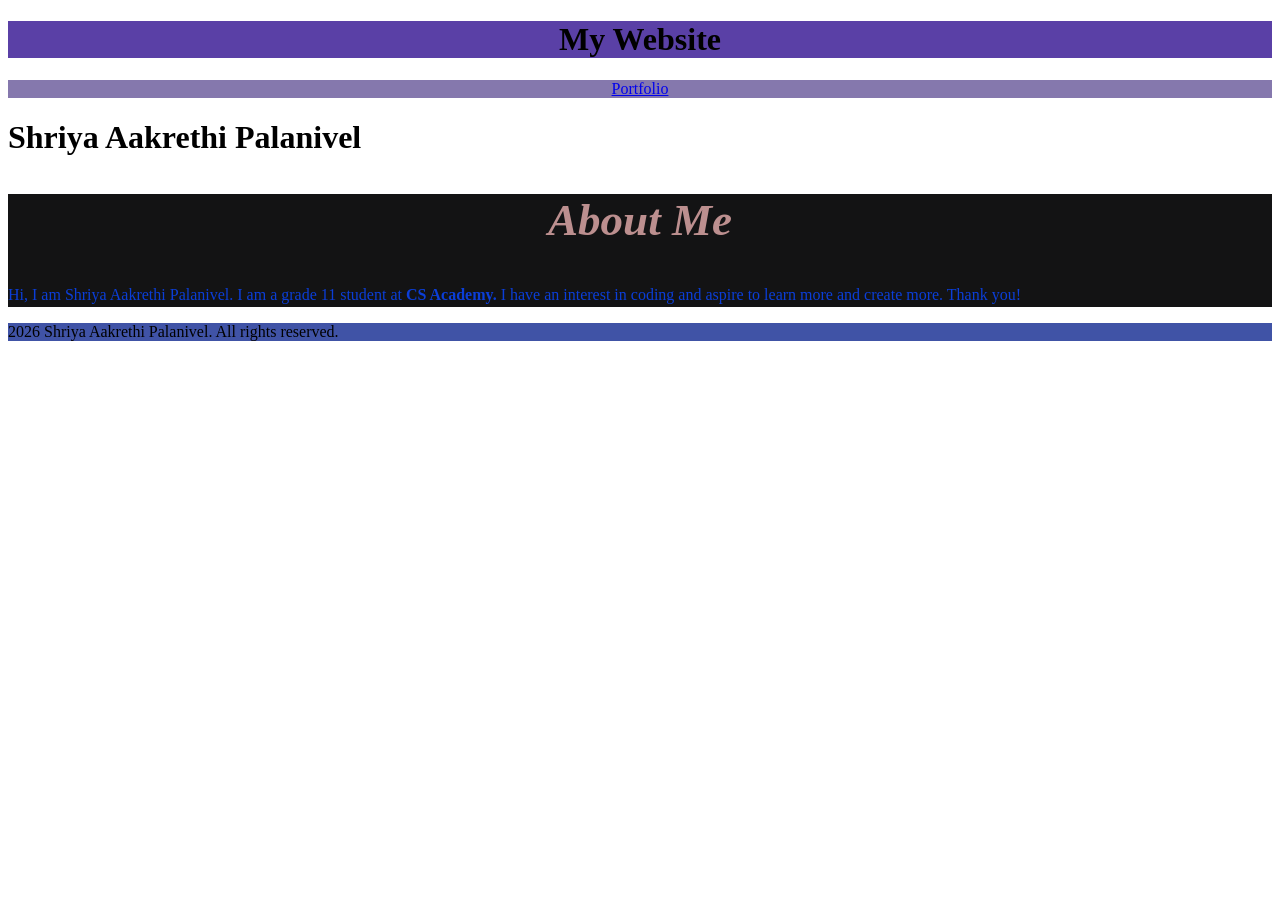
==== practice.html @ 099353ba "day1" ====
<!DOCTYPE html>
<html lang="en">
<head>
    <meta charset="UTF-8">
    <meta name="viewport" content="width=device-width, initial-scale=1.0">
    <title>Shriya's webpage</title>
    <link rel="stylesheet" href="practice.css">
</head>
<header>
    <h1 id="1">My Website</h1>
</header>
<body>
    <nav>
    <a href="index.html">Portfolio</a> 
    </nav>
    <h1 id="2"><strong>Shriya Aakrethi Palanivel</strong></h1>
    <main>
        <section>
            <h2><em>About Me</em></h2>
            <p id="content">Hi, I am Shriya Aakrethi Palanivel. I am a grade 11 student at <strong>CS Academy.</strong> I have an interest in coding and aspire to learn more and create more. Thank you!</p>
        </section>
    </main>
    <footer>
        <p> 2026 Shriya Aakrethi Palanivel. All rights reserved.</p>
    </footer>
</body>
</html>
---- practice.css ----
header {
    background-color:rgb(90, 64, 166);
    font-family: Times New Roman, serif;
    text-align: center;
}
#1 {
    color:aliceblue;
}
nav {
    background-color:rgb(133, 120, 173);
    font-family: Times New Roman, serif;
    text-align: center;
}
section {
    background-color:rgb(19, 19, 20);
    font-family: Times New Roman, serif;
}
h2 {
    color:rosybrown;
    font-size: 45px;
    font-weight: bold;
    text-align: center;
}
#content {
    color:rgb(11, 62, 216);
    line-height: 1.5;
}
#2 {
    color:thistle
}
footer {
    background-color:rgb(64, 83, 166);
    font-family: Times New Roman, serif;
}
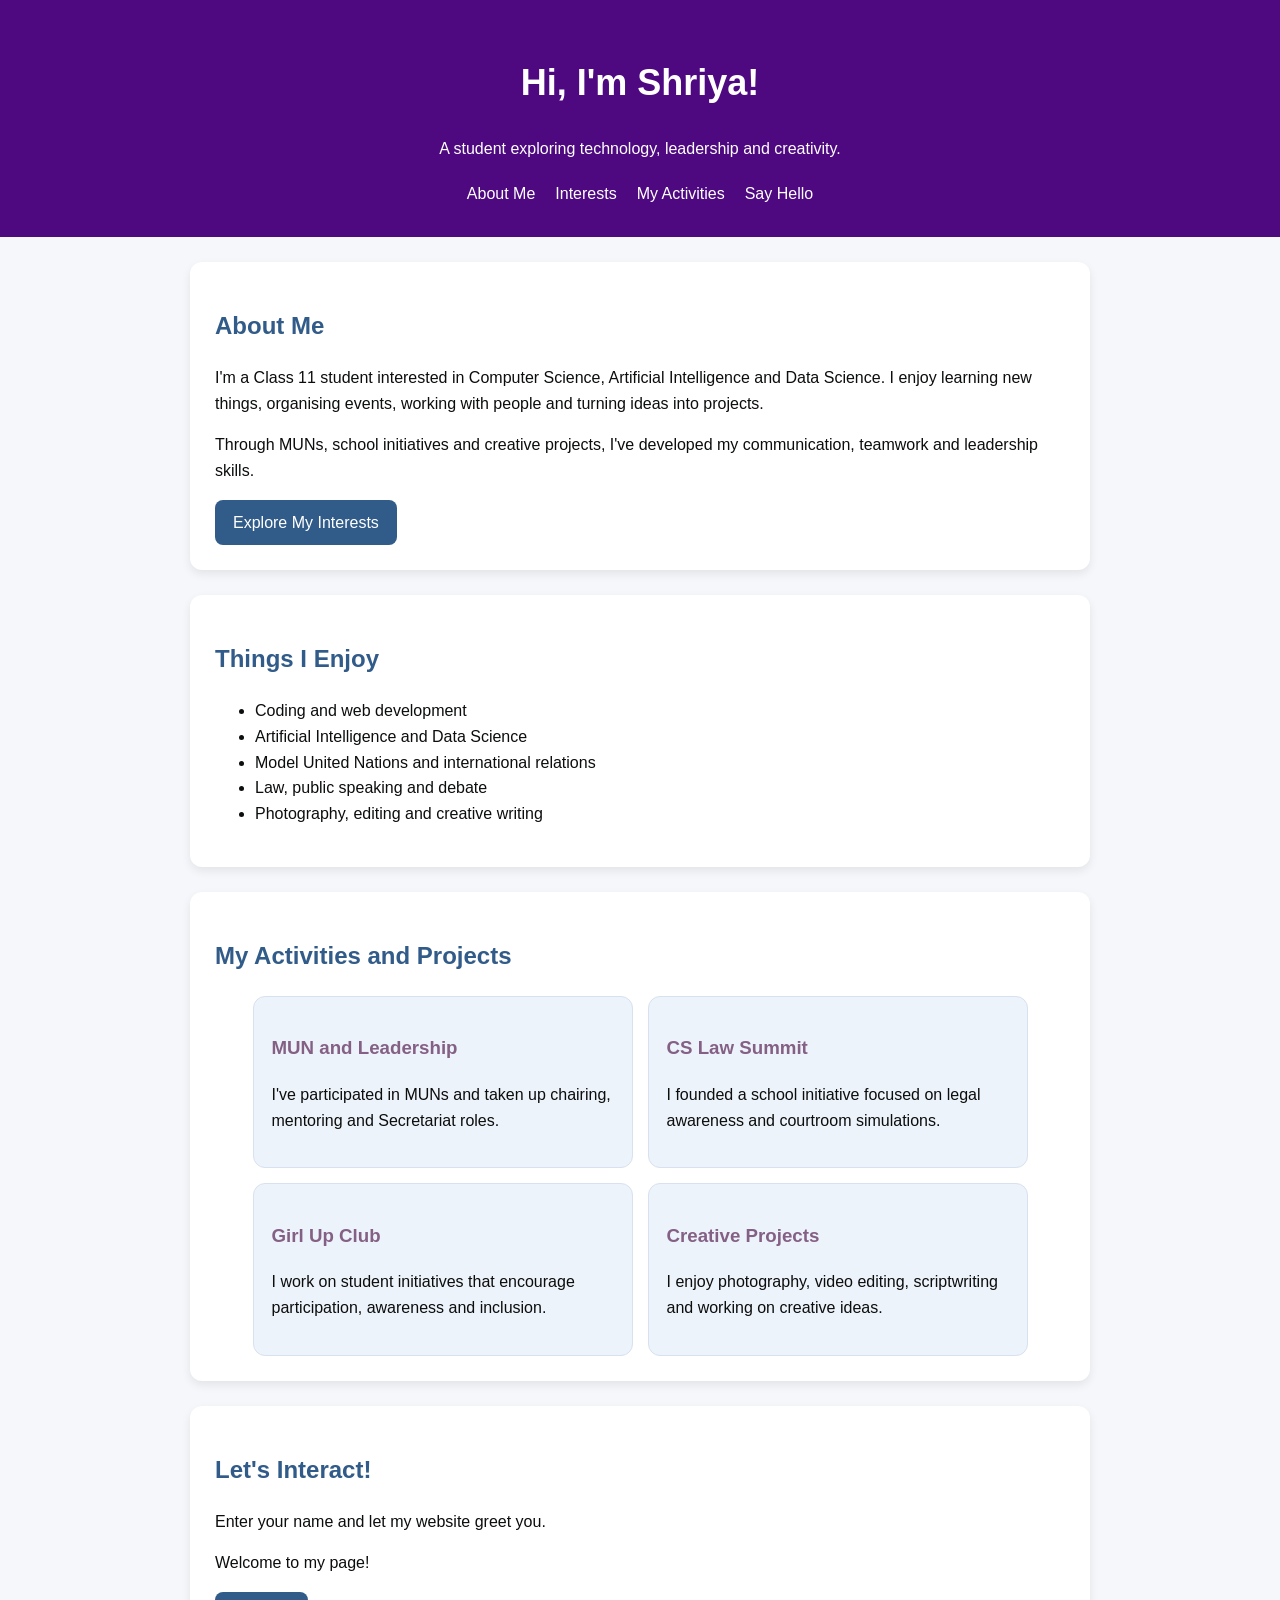
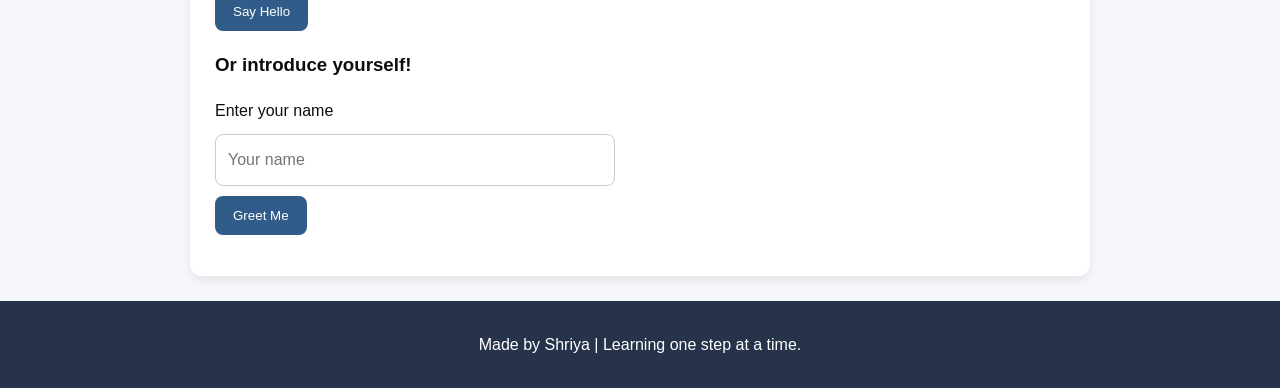
==== commit 897c6035: "day6-day7 portfolio" ====
--- a/practice.html
+++ b/practice.html
@@ -1,27 +1,132 @@
+
 <!DOCTYPE html>
 <html lang="en">
 <head>
     <meta charset="UTF-8">
     <meta name="viewport" content="width=device-width, initial-scale=1.0">
-    <title>Shriya's webpage</title>
+
+    <title>Shriya | My Portfolio</title>
+
     <link rel="stylesheet" href="practice.css">
+    <script src="practice.js" defer></script>
 </head>
-<header>
-    <h1 id="1">My Website</h1>
-</header>
+
 <body>
-    <nav>
-    <a href="index.html">Portfolio</a> 
-    </nav>
-    <h1 id="2"><strong>Shriya Aakrethi Palanivel</strong></h1>
+
+    <header>
+        <h1>Hi, I'm Shriya!</h1>
+        <p>A student exploring technology, leadership and creativity.</p>
+
+        <nav>
+            <a href="#about">About Me</a>
+            <a href="#interests">Interests</a>
+            <a href="#skills">My Activities</a>
+            <a href="#contact">Say Hello</a>
+        </nav>
+    </header>
+
     <main>
-        <section>
-            <h2><em>About Me</em></h2>
-            <p id="content">Hi, I am Shriya Aakrethi Palanivel. I am a grade 11 student at <strong>CS Academy.</strong> I have an interest in coding and aspire to learn more and create more. Thank you!</p>
+
+        <section id="about">
+            <h2>About Me</h2>
+
+            <p>
+                I'm a Class 11 student interested in Computer Science,
+                Artificial Intelligence and Data Science.
+                I enjoy learning new things, organising events,
+                working with people and turning ideas into projects.
+            </p>
+
+            <p>
+                Through MUNs, school initiatives and creative projects,
+                I've developed my communication, teamwork and
+                leadership skills.
+            </p>
+
+            <a class="button-link" href="#interests">
+                Explore My Interests
+            </a>
         </section>
+
+        <section id="interests">
+            <h2>Things I Enjoy</h2>
+
+            <ul>
+                <li>Coding and web development</li>
+                <li>Artificial Intelligence and Data Science</li>
+                <li>Model United Nations and international relations</li>
+                <li>Law, public speaking and debate</li>
+                <li>Photography, editing and creative writing</li>
+            </ul>
+        </section>
+
+        <section id="skills">
+            <h2>My Activities and Projects</h2>
+
+            <div class="skills">
+
+                <div class="card">
+                    <h3>MUN and Leadership</h3>
+                    <p>
+                        I've participated in MUNs and taken up
+                        chairing, mentoring and Secretariat roles.
+                    </p>
+                </div>
+
+                <div class="card">
+                    <h3>CS Law Summit</h3>
+                    <p>
+                        I founded a school initiative focused on
+                        legal awareness and courtroom simulations.
+                    </p>
+                </div>
+
+                <div class="card">
+                    <h3>Girl Up Club</h3>
+                    <p>
+                        I work on student initiatives that encourage
+                        participation, awareness and inclusion.
+                    </p>
+                </div>
+
+                <div class="card">
+                    <h3>Creative Projects</h3>
+                    <p>
+                        I enjoy photography, video editing,
+                        scriptwriting and working on creative ideas.
+                    </p>
+                </div>
+
+            </div>
+        </section>
+
+        <section id="contact">
+            <h2>Let's Interact!</h2>
+
+            <p>Enter your name and let my website greet you.</p>
+
+            <p id="greeting">Welcome to my page!</p>
+            <button id="greet-button" type="button">Say Hello</button>
+
+            <h3>Or introduce yourself!</h3>
+
+            <label for="name-input">Enter your name</label>
+            <input
+                id="name-input"
+                type="text"
+                placeholder="Your name"
+            >
+
+            <button id="welcome-button" type="button">Greet Me</button>
+
+            <p id="welcome-message"></p>
+        </section>
+
     </main>
+
     <footer>
-        <p> 2026 Shriya Aakrethi Palanivel. All rights reserved.</p>
+        <p>Made by Shriya | Learning one step at a time.</p>
     </footer>
+
 </body>
-</html>+</html>
--- a/practice.css
+++ b/practice.css
@@ -1,34 +1,153 @@
+
+/* Basic styling for the whole page */
+
+* {
+    box-sizing: border-box;
+}
+
+body {
+    margin: 0;
+    font-family: Arial, sans-serif;
+    background-color: #f5f7fb;
+    color: #0c0d0d;
+    line-height: 1.6;
+}
+
 header {
-    background-color:rgb(90, 64, 166);
-    font-family: Times New Roman, serif;
+    background-color: #4e0980;
+    color: white;
     text-align: center;
+    padding: 30px 20px;
 }
-#1 {
-    color:aliceblue;
+
+header h1 {
+    font-size: 36px;
 }
+
 nav {
-    background-color:rgb(133, 120, 173);
-    font-family: Times New Roman, serif;
+    display: flex;
+    justify-content: center;
+    gap: 20px;
+    flex-wrap: wrap;
+    margin-top: 20px;
+}
+
+nav a {
+    color: white;
+    text-decoration: none;
+}
+
+nav a:hover {
+    text-decoration: underline;
+}
+
+section {
+    background-color: white;
+    padding: 25px;
+    margin: 25px auto;
+    width: 90%;
+    max-width: 900px;
+    border-radius: 12px;
+    box-shadow: 0 4px 10px rgba(0, 0, 0, 0.08);
+}
+
+h2 {
+    color: #315b88;
+}
+
+.button-link {
+    display: inline-block;
+    background-color: #315b88;
+    color: white;
+    padding: 10px 18px;
+    border-radius: 8px;
+    text-decoration: none;
+}
+
+.button-link:hover {
+    background-color: #23446b;
+}
+
+/* Activity cards */
+
+.skills {
+    display: flex;
+    flex-direction: row;
+    justify-content: center;
+    gap: 15px;
+    flex-wrap: wrap;
+}
+
+.card {
+    background-color: #edf3fa;
+    padding: 18px;
+    border: 1px solid #d7e1ef;
+    border-radius: 12px;
+    width: 100%;
+    max-width: 380px;
+}
+
+.card h3 {
+    color: #856085;
+}
+
+/* Greeting section */
+
+#contact input {
+    display: block;
+    width: 100%;
+    max-width: 400px;
+    padding: 12px;
+    margin: 10px 0;
+    border: 1px solid #cccccc;
+    border-radius: 8px;
+    font: inherit;
+}
+
+#contact input:focus {
+    outline: 2px solid #7da7df;
+}
+
+#contact button {
+    padding: 12px 18px;
+    background-color: #315b88;
+    color: white;
+    border: none;
+    border-radius: 8px;
+    cursor: pointer;
+}
+
+#contact button:hover {
+    background-color: #23446b;
+}
+
+footer {
+    background-color: #26334a;
+    color: white;
     text-align: center;
+    padding: 15px;
 }
-section {
-    background-color:rgb(19, 19, 20);
-    font-family: Times New Roman, serif;
+
+/* Responsive design */
+
+@media (max-width: 480px) {
+    header h1 {
+        font-size: 28px;
+    }
+
+    nav {
+        flex-direction: column;
+        align-items: center;
+        gap: 10px;
+    }
+
+    .skills {
+        flex-direction: column;
+        align-items: center;
+    }
+
+    section {
+        width: 95%;
+        padding: 18px;
+    }
 }
-h2 {
-    color:rosybrown;
-    font-size: 45px;
-    font-weight: bold;
-    text-align: center;
-}
-#content {
-    color:rgb(11, 62, 216);
-    line-height: 1.5;
-}
-#2 {
-    color:thistle
-}
-footer {
-    background-color:rgb(64, 83, 166);
-    font-family: Times New Roman, serif;
-}
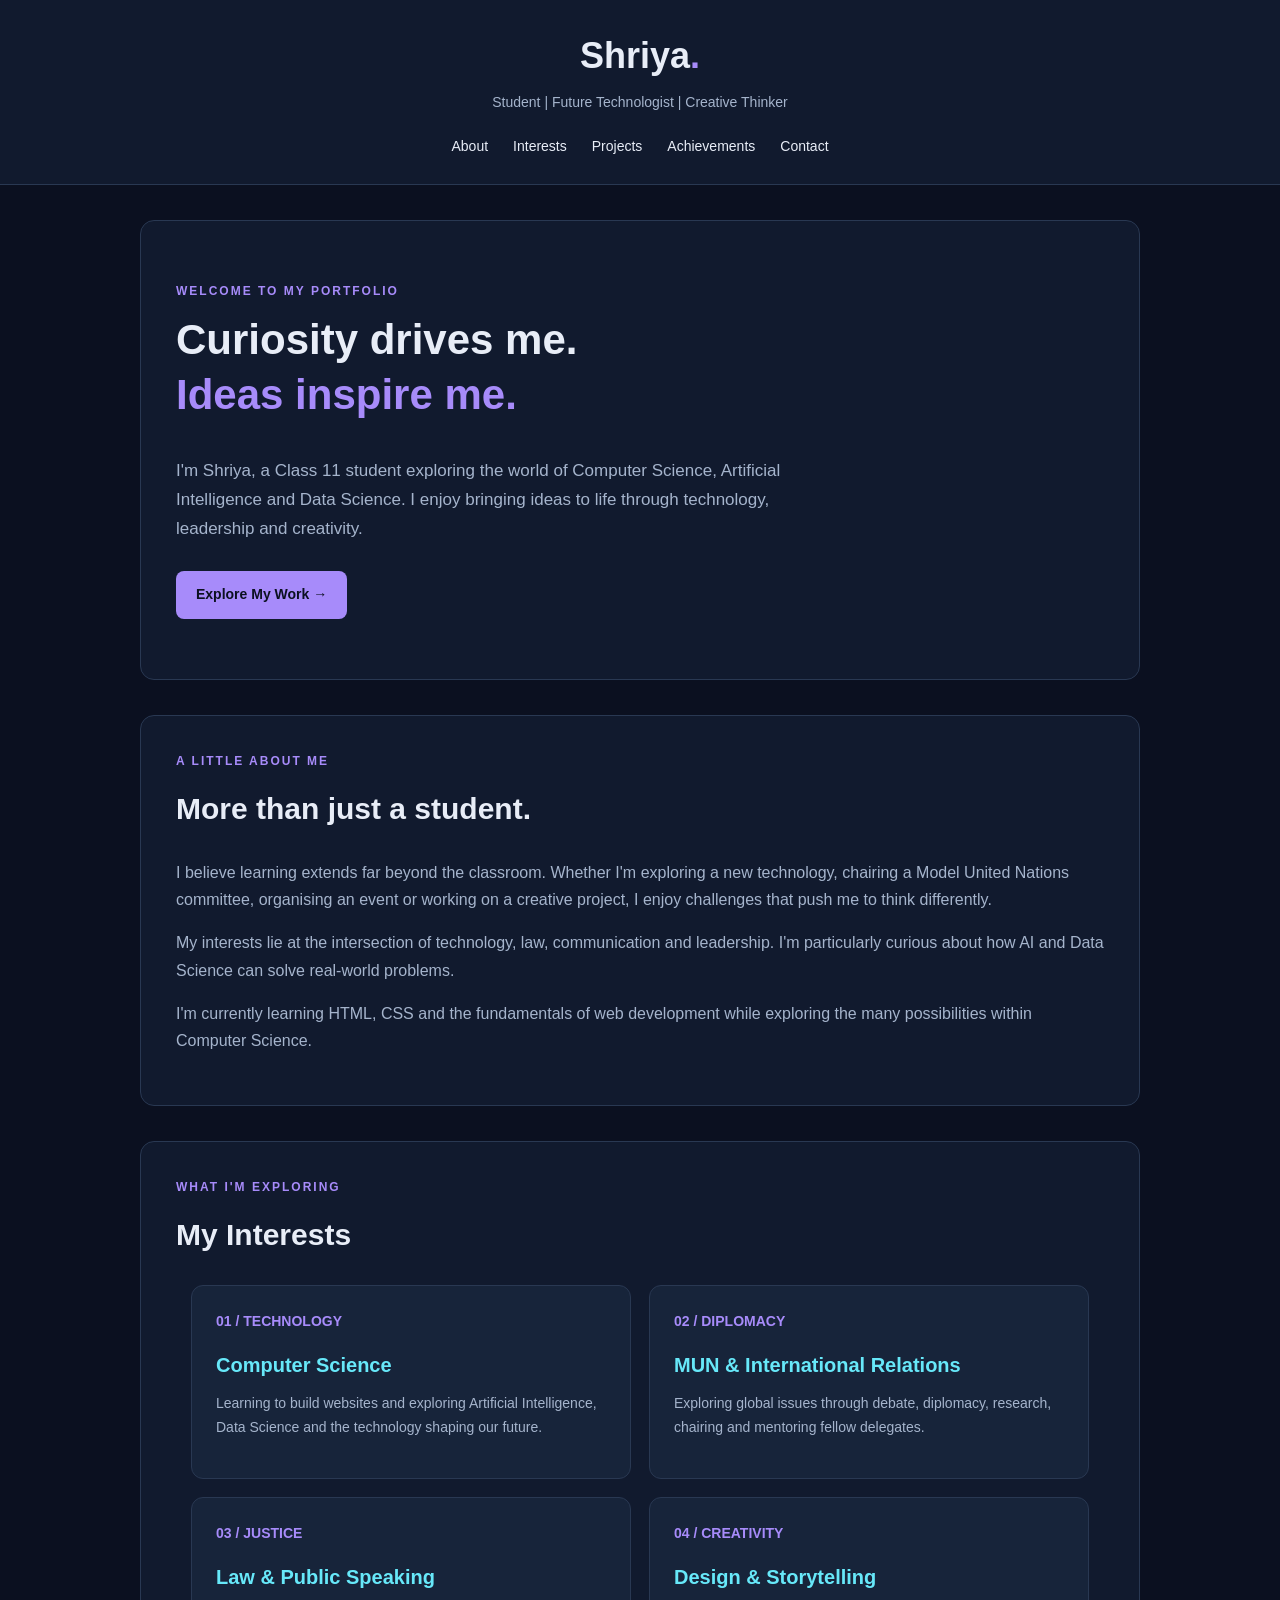
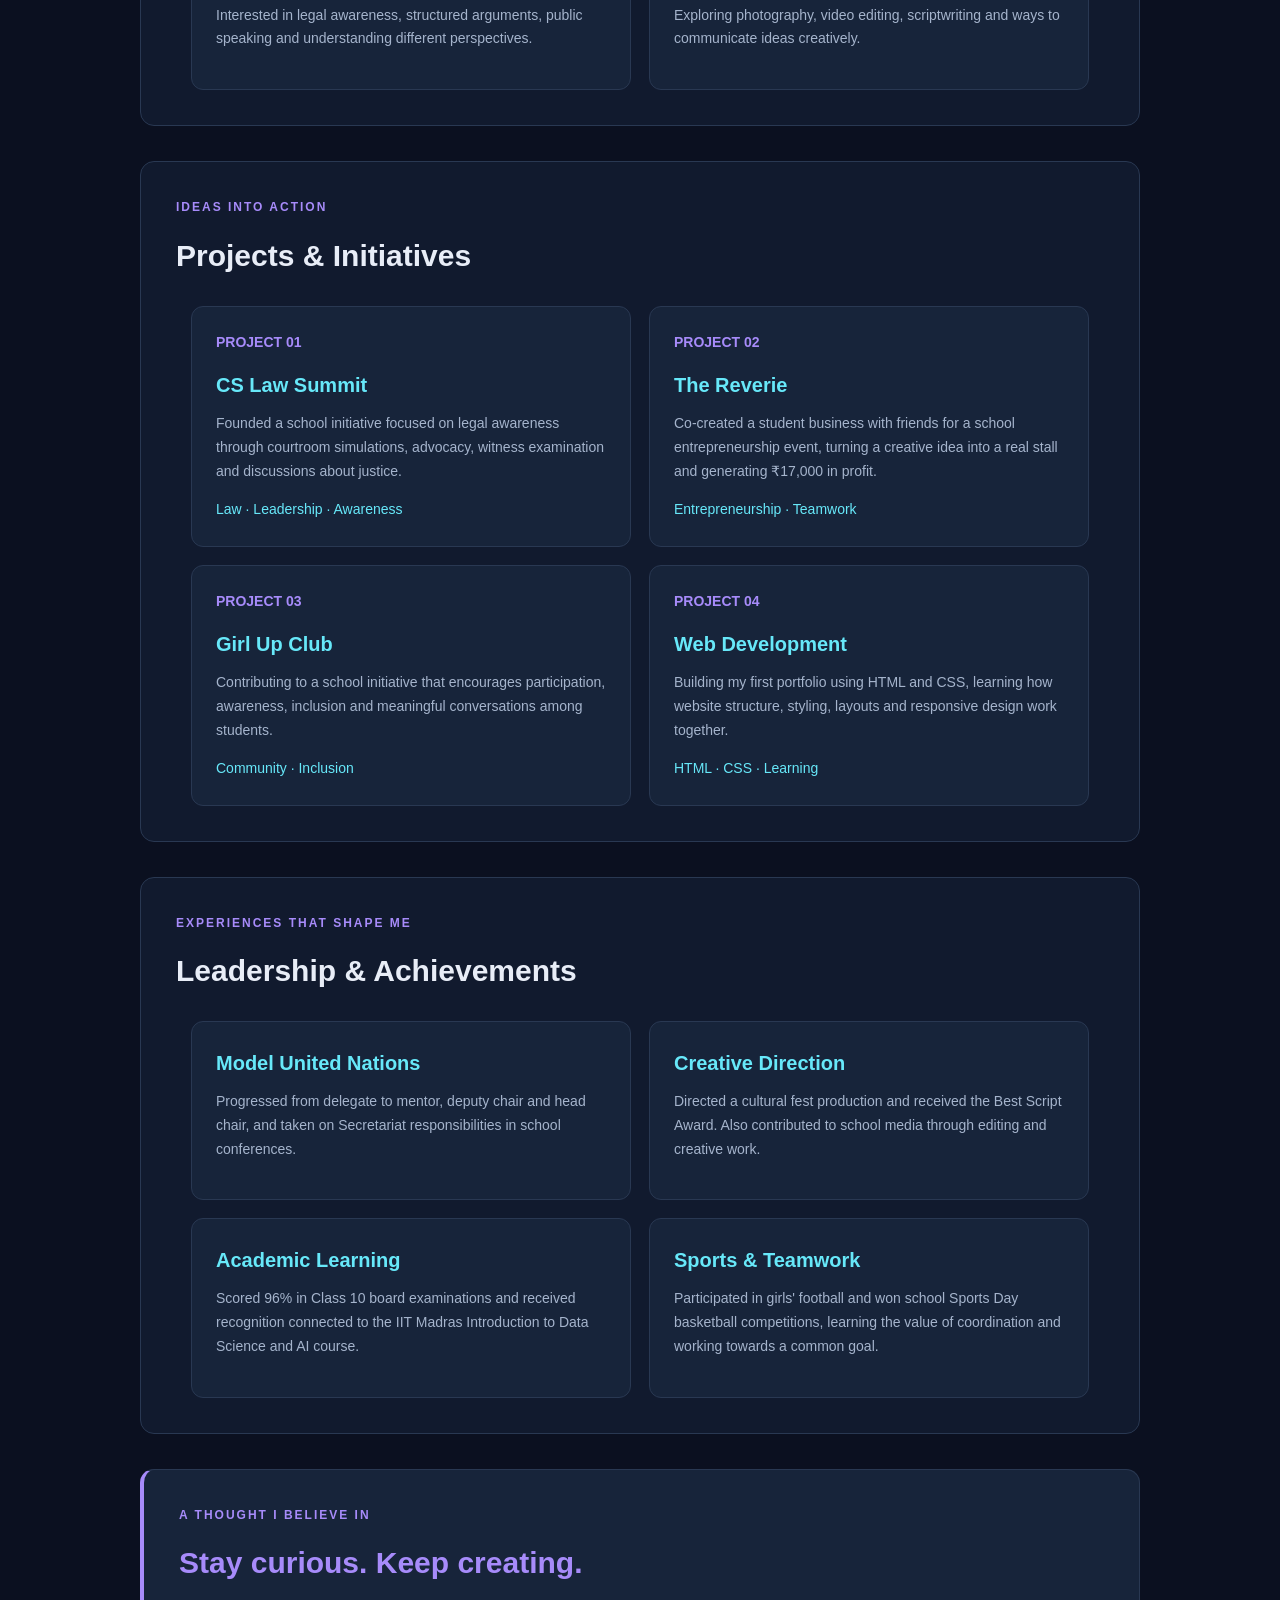
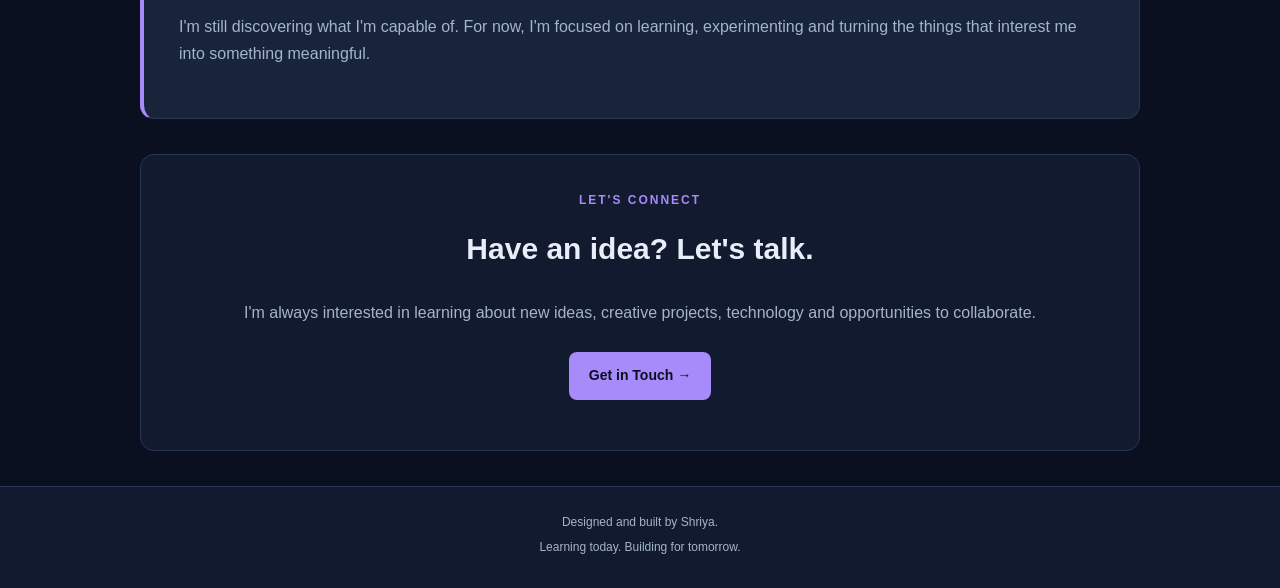
==== commit 297d3645: "Portfolio" ====
--- a/practice.html
+++ b/practice.html
@@ -1,132 +1,334 @@
-
 <!DOCTYPE html>
 <html lang="en">
+
 <head>
     <meta charset="UTF-8">
     <meta name="viewport" content="width=device-width, initial-scale=1.0">
 
-    <title>Shriya | My Portfolio</title>
+    <title>Shriya | Portfolio</title>
 
     <link rel="stylesheet" href="practice.css">
-    <script src="practice.js" defer></script>
 </head>
 
 <body>
 
+
+
     <header>
-        <h1>Hi, I'm Shriya!</h1>
-        <p>A student exploring technology, leadership and creativity.</p>
+        <h1>Shriya<span class="accent">.</span></h1>
+
+        <p class="tagline">
+            Student | Future Technologist | Creative Thinker
+        </p>
 
         <nav>
-            <a href="#about">About Me</a>
+            <a href="#about">About</a>
             <a href="#interests">Interests</a>
-            <a href="#skills">My Activities</a>
-            <a href="#contact">Say Hello</a>
+            <a href="#projects">Projects</a>
+            <a href="#achievements">Achievements</a>
+            <a href="#contact">Contact</a>
         </nav>
     </header>
 
+
     <main>
 
+     
+
+        <section id="home" class="hero">
+
+            <p class="small-heading">WELCOME TO MY PORTFOLIO</p>
+
+            <h2>
+                Curiosity drives me.
+                <br>
+                <span class="accent">Ideas inspire me.</span>
+            </h2>
+
+            <p class="hero-text">
+                I'm Shriya, a Class 11 student exploring the world of
+                Computer Science, Artificial Intelligence and Data Science.
+                I enjoy bringing ideas to life through technology,
+                leadership and creativity.
+            </p>
+
+            <a href="#projects" class="button-link">
+                Explore My Work →
+            </a>
+
+        </section>
+
+
+     
+
         <section id="about">
-            <h2>About Me</h2>
-
-            <p>
-                I'm a Class 11 student interested in Computer Science,
-                Artificial Intelligence and Data Science.
-                I enjoy learning new things, organising events,
-                working with people and turning ideas into projects.
-            </p>
-
-            <p>
-                Through MUNs, school initiatives and creative projects,
-                I've developed my communication, teamwork and
-                leadership skills.
-            </p>
-
-            <a class="button-link" href="#interests">
-                Explore My Interests
+
+            <p class="small-heading">A LITTLE ABOUT ME</p>
+
+            <h2>More than just a student.</h2>
+
+            <p>
+                I believe learning extends far beyond the classroom.
+                Whether I'm exploring a new technology, chairing a
+                Model United Nations committee, organising an event
+                or working on a creative project, I enjoy challenges
+                that push me to think differently.
+            </p>
+
+            <p>
+                My interests lie at the intersection of technology,
+                law, communication and leadership. I'm particularly
+                curious about how AI and Data Science can solve
+                real-world problems.
+            </p>
+
+            <p>
+                I'm currently learning HTML, CSS and the fundamentals
+                of web development while exploring the many possibilities
+                within Computer Science.
+            </p>
+
+        </section>
+
+
+   
+
+        <section id="interests">
+
+            <p class="small-heading">WHAT I'M EXPLORING</p>
+
+            <h2>My Interests</h2>
+
+            <div class="card-container">
+
+                <article class="card">
+                    <p class="card-number">01 / TECHNOLOGY</p>
+                    <h3>Computer Science</h3>
+                    <p>
+                        Learning to build websites and exploring
+                        Artificial Intelligence, Data Science and
+                        the technology shaping our future.
+                    </p>
+                </article>
+
+                <article class="card">
+                    <p class="card-number">02 / DIPLOMACY</p>
+                    <h3>MUN & International Relations</h3>
+                    <p>
+                        Exploring global issues through debate,
+                        diplomacy, research, chairing and mentoring
+                        fellow delegates.
+                    </p>
+                </article>
+
+                <article class="card">
+                    <p class="card-number">03 / JUSTICE</p>
+                    <h3>Law & Public Speaking</h3>
+                    <p>
+                        Interested in legal awareness, structured
+                        arguments, public speaking and understanding
+                        different perspectives.
+                    </p>
+                </article>
+
+                <article class="card">
+                    <p class="card-number">04 / CREATIVITY</p>
+                    <h3>Design & Storytelling</h3>
+                    <p>
+                        Exploring photography, video editing,
+                        scriptwriting and ways to communicate
+                        ideas creatively.
+                    </p>
+                </article>
+
+            </div>
+
+        </section>
+
+
+   
+
+        <section id="projects">
+
+            <p class="small-heading">IDEAS INTO ACTION</p>
+
+            <h2>Projects & Initiatives</h2>
+
+            <div class="card-container">
+
+                <article class="card project-card">
+                    <p class="card-number">PROJECT 01</p>
+
+                    <h3>CS Law Summit</h3>
+
+                    <p>
+                        Founded a school initiative focused on legal
+                        awareness through courtroom simulations,
+                        advocacy, witness examination and discussions
+                        about justice.
+                    </p>
+
+                    <p class="project-tag">Law · Leadership · Awareness</p>
+                </article>
+
+
+                <article class="card project-card">
+                    <p class="card-number">PROJECT 02</p>
+
+                    <h3>The Reverie</h3>
+
+                    <p>
+                        Co-created a student business with friends
+                        for a school entrepreneurship event,
+                        turning a creative idea into a real stall
+                        and generating ₹17,000 in profit.
+                    </p>
+
+                    <p class="project-tag">Entrepreneurship · Teamwork</p>
+                </article>
+
+
+                <article class="card project-card">
+                    <p class="card-number">PROJECT 03</p>
+
+                    <h3>Girl Up Club</h3>
+
+                    <p>
+                        Contributing to a school initiative that
+                        encourages participation, awareness,
+                        inclusion and meaningful conversations
+                        among students.
+                    </p>
+
+                    <p class="project-tag">Community · Inclusion</p>
+                </article>
+
+
+                <article class="card project-card">
+                    <p class="card-number">PROJECT 04</p>
+
+                    <h3>Web Development</h3>
+
+                    <p>
+                        Building my first portfolio using HTML
+                        and CSS, learning how website structure,
+                        styling, layouts and responsive design
+                        work together.
+                    </p>
+
+                    <p class="project-tag">HTML · CSS · Learning</p>
+                </article>
+
+            </div>
+
+        </section>
+
+
+   
+
+        <section id="achievements">
+
+            <p class="small-heading">EXPERIENCES THAT SHAPE ME</p>
+
+            <h2>Leadership & Achievements</h2>
+
+            <div class="card-container">
+
+                <article class="card">
+                    <h3>Model United Nations</h3>
+                    <p>
+                        Progressed from delegate to mentor, deputy
+                        chair and head chair, and taken on Secretariat
+                        responsibilities in school conferences.
+                    </p>
+                </article>
+
+                <article class="card">
+                    <h3>Creative Direction</h3>
+                    <p>
+                        Directed a cultural fest production and
+                        received the Best Script Award.
+                        Also contributed to school media through
+                        editing and creative work.
+                    </p>
+                </article>
+
+                <article class="card">
+                    <h3>Academic Learning</h3>
+                    <p>
+                        Scored 96% in Class 10 board examinations
+                        and received recognition connected to the
+                        IIT Madras Introduction to Data Science
+                        and AI course.
+                    </p>
+                </article>
+
+                <article class="card">
+                    <h3>Sports & Teamwork</h3>
+                    <p>
+                        Participated in girls' football and won
+                        school Sports Day basketball competitions,
+                        learning the value of coordination and
+                        working towards a common goal.
+                    </p>
+                </article>
+
+            </div>
+
+        </section>
+
+
+
+
+        <section id="philosophy" class="highlight">
+
+            <p class="small-heading">A THOUGHT I BELIEVE IN</p>
+
+            <h2>Stay curious. Keep creating.</h2>
+
+            <p>
+                I'm still discovering what I'm capable of.
+                For now, I'm focused on learning, experimenting
+                and turning the things that interest me into
+                something meaningful.
+            </p>
+
+        </section>
+
+
+  
+
+        <section id="contact">
+
+            <p class="small-heading">LET'S CONNECT</p>
+
+            <h2>Have an idea? Let's talk.</h2>
+
+            <p>
+                I'm always interested in learning about new ideas,
+                creative projects, technology and opportunities
+                to collaborate.
+            </p>
+
+            <a href="mailto:shriyaaakrethipalanivel@gmail.com.com" class="button-link">
+                Get in Touch →
             </a>
-        </section>
-
-        <section id="interests">
-            <h2>Things I Enjoy</h2>
-
-            <ul>
-                <li>Coding and web development</li>
-                <li>Artificial Intelligence and Data Science</li>
-                <li>Model United Nations and international relations</li>
-                <li>Law, public speaking and debate</li>
-                <li>Photography, editing and creative writing</li>
-            </ul>
-        </section>
-
-        <section id="skills">
-            <h2>My Activities and Projects</h2>
-
-            <div class="skills">
-
-                <div class="card">
-                    <h3>MUN and Leadership</h3>
-                    <p>
-                        I've participated in MUNs and taken up
-                        chairing, mentoring and Secretariat roles.
-                    </p>
-                </div>
-
-                <div class="card">
-                    <h3>CS Law Summit</h3>
-                    <p>
-                        I founded a school initiative focused on
-                        legal awareness and courtroom simulations.
-                    </p>
-                </div>
-
-                <div class="card">
-                    <h3>Girl Up Club</h3>
-                    <p>
-                        I work on student initiatives that encourage
-                        participation, awareness and inclusion.
-                    </p>
-                </div>
-
-                <div class="card">
-                    <h3>Creative Projects</h3>
-                    <p>
-                        I enjoy photography, video editing,
-                        scriptwriting and working on creative ideas.
-                    </p>
-                </div>
-
-            </div>
-        </section>
-
-        <section id="contact">
-            <h2>Let's Interact!</h2>
-
-            <p>Enter your name and let my website greet you.</p>
-
-            <p id="greeting">Welcome to my page!</p>
-            <button id="greet-button" type="button">Say Hello</button>
-
-            <h3>Or introduce yourself!</h3>
-
-            <label for="name-input">Enter your name</label>
-            <input
-                id="name-input"
-                type="text"
-                placeholder="Your name"
-            >
-
-            <button id="welcome-button" type="button">Greet Me</button>
-
-            <p id="welcome-message"></p>
+
+            <p class="contact-note">
+               
+            </p>
+
         </section>
 
     </main>
 
+
+   
     <footer>
-        <p>Made by Shriya | Learning one step at a time.</p>
+        <p>Designed and built by Shriya.</p>
+        <p>Learning today. Building for tomorrow.</p>
     </footer>
 
 </body>
-</html>
+
+</html>
--- a/practice.css
+++ b/practice.css
@@ -1,5 +1,4 @@
 
-/* Basic styling for the whole page */
 
 * {
     box-sizing: border-box;
@@ -8,131 +7,214 @@
 body {
     margin: 0;
     font-family: Arial, sans-serif;
-    background-color: #f5f7fb;
-    color: #0c0d0d;
-    line-height: 1.6;
-}
+    background-color: #0B1020;
+    color: #E8EDF7;
+    line-height: 1.7;
+}
+
+h1,
+h2,
+h3,
+p {
+    margin-top: 0;
+}
+
+h1 {
+    font-size: 36px;
+}
+
+h2 {
+    font-size: 30px;
+    color: #E8EDF7;
+}
+
+h3 {
+    font-size: 20px;
+    color: #67E8F9;
+}
+
+p {
+    color: #A5B4CC;
+}
+
+
 
 header {
-    background-color: #4e0980;
-    color: white;
+    background-color: #111A2E;
     text-align: center;
-    padding: 30px 20px;
+    padding: 25px 20px;
+    border-bottom: 1px solid #293852;
 }
 
 header h1 {
-    font-size: 36px;
-}
+    margin-bottom: 0;
+}
+
+.accent {
+    color: #A78BFA;
+}
+
+.tagline {
+    margin-top: 5px;
+    font-size: 14px;
+}
+
+
+
 
 nav {
     display: flex;
     justify-content: center;
-    gap: 20px;
     flex-wrap: wrap;
+    gap: 25px;
     margin-top: 20px;
 }
 
 nav a {
-    color: white;
+    color: #E8EDF7;
     text-decoration: none;
+    font-size: 14px;
 }
 
 nav a:hover {
-    text-decoration: underline;
-}
+    color: #67E8F9;
+}
+
+
 
 section {
-    background-color: white;
-    padding: 25px;
-    margin: 25px auto;
     width: 90%;
-    max-width: 900px;
-    border-radius: 12px;
-    box-shadow: 0 4px 10px rgba(0, 0, 0, 0.08);
-}
-
-h2 {
-    color: #315b88;
+    max-width: 1000px;
+    margin: 35px auto;
+    padding: 35px;
+    background-color: #111A2E;
+    border: 1px solid #293852;
+    border-radius: 14px;
+}
+
+
+
+.hero {
+    padding-top: 60px;
+    padding-bottom: 60px;
+}
+
+.hero h2 {
+    font-size: 42px;
+    line-height: 1.3;
+}
+
+.hero-text {
+    max-width: 650px;
+    font-size: 17px;
+}
+
+.small-heading {
+    color: #A78BFA;
+    font-size: 12px;
+    font-weight: bold;
+    letter-spacing: 2px;
 }
 
 .button-link {
     display: inline-block;
-    background-color: #315b88;
-    color: white;
-    padding: 10px 18px;
+    margin-top: 10px;
+    padding: 12px 20px;
+    background-color: #A78BFA;
+    color: #0B1020;
     border-radius: 8px;
     text-decoration: none;
+    font-size: 14px;
+    font-weight: bold;
 }
 
 .button-link:hover {
-    background-color: #23446b;
-}
-
-/* Activity cards */
-
-.skills {
+    background-color: #67E8F9;
+}
+
+
+
+.card-container {
     display: flex;
     flex-direction: row;
     justify-content: center;
-    gap: 15px;
     flex-wrap: wrap;
+    gap: 18px;
+    margin-top: 25px;
 }
 
 .card {
-    background-color: #edf3fa;
-    padding: 18px;
-    border: 1px solid #d7e1ef;
+    width: 100%;
+    max-width: 440px;
+    padding: 24px;
+    background-color: #17243A;
+    border: 1px solid #293852;
     border-radius: 12px;
-    width: 100%;
-    max-width: 380px;
 }
 
 .card h3 {
-    color: #856085;
-}
-
-/* Greeting section */
-
-#contact input {
-    display: block;
-    width: 100%;
-    max-width: 400px;
-    padding: 12px;
-    margin: 10px 0;
-    border: 1px solid #cccccc;
-    border-radius: 8px;
-    font: inherit;
-}
-
-#contact input:focus {
-    outline: 2px solid #7da7df;
-}
-
-#contact button {
-    padding: 12px 18px;
-    background-color: #315b88;
-    color: white;
-    border: none;
-    border-radius: 8px;
-    cursor: pointer;
-}
-
-#contact button:hover {
-    background-color: #23446b;
-}
+    margin-bottom: 10px;
+}
+
+.card p {
+    font-size: 14px;
+}
+
+.card-number {
+    color: #A78BFA;
+    font-size: 11px;
+    font-weight: bold;
+}
+
+.project-tag {
+    color: #67E8F9;
+    margin-bottom: 0;
+}
+
+
+
+.highlight {
+    background-color: #17243A;
+    border-left: 4px solid #A78BFA;
+}
+
+.highlight h2 {
+    color: #A78BFA;
+}
+
+
+
+#contact {
+    text-align: center;
+}
+
+.contact-note {
+    font-size: 12px;
+    margin-top: 15px;
+}
+
+
+
 
 footer {
-    background-color: #26334a;
-    color: white;
+    background-color: #111A2E;
     text-align: center;
-    padding: 15px;
-}
-
-/* Responsive design */
+    padding: 25px 15px;
+    border-top: 1px solid #293852;
+}
+
+footer p {
+    font-size: 12px;
+    margin-bottom: 5px;
+}
+
+
+
 
 @media (max-width: 480px) {
+
     header h1 {
-        font-size: 28px;
+        font-size: 30px;
     }
 
     nav {
@@ -141,13 +223,24 @@
         gap: 10px;
     }
 
-    .skills {
+    section {
+        width: 95%;
+        padding: 22px;
+        margin: 20px auto;
+    }
+
+    .hero h2 {
+        font-size: 30px;
+    }
+
+    .hero {
+        padding-top: 35px;
+        padding-bottom: 35px;
+    }
+
+    .card-container {
         flex-direction: column;
         align-items: center;
     }
 
-    section {
-        width: 95%;
-        padding: 18px;
-    }
-}
+}
